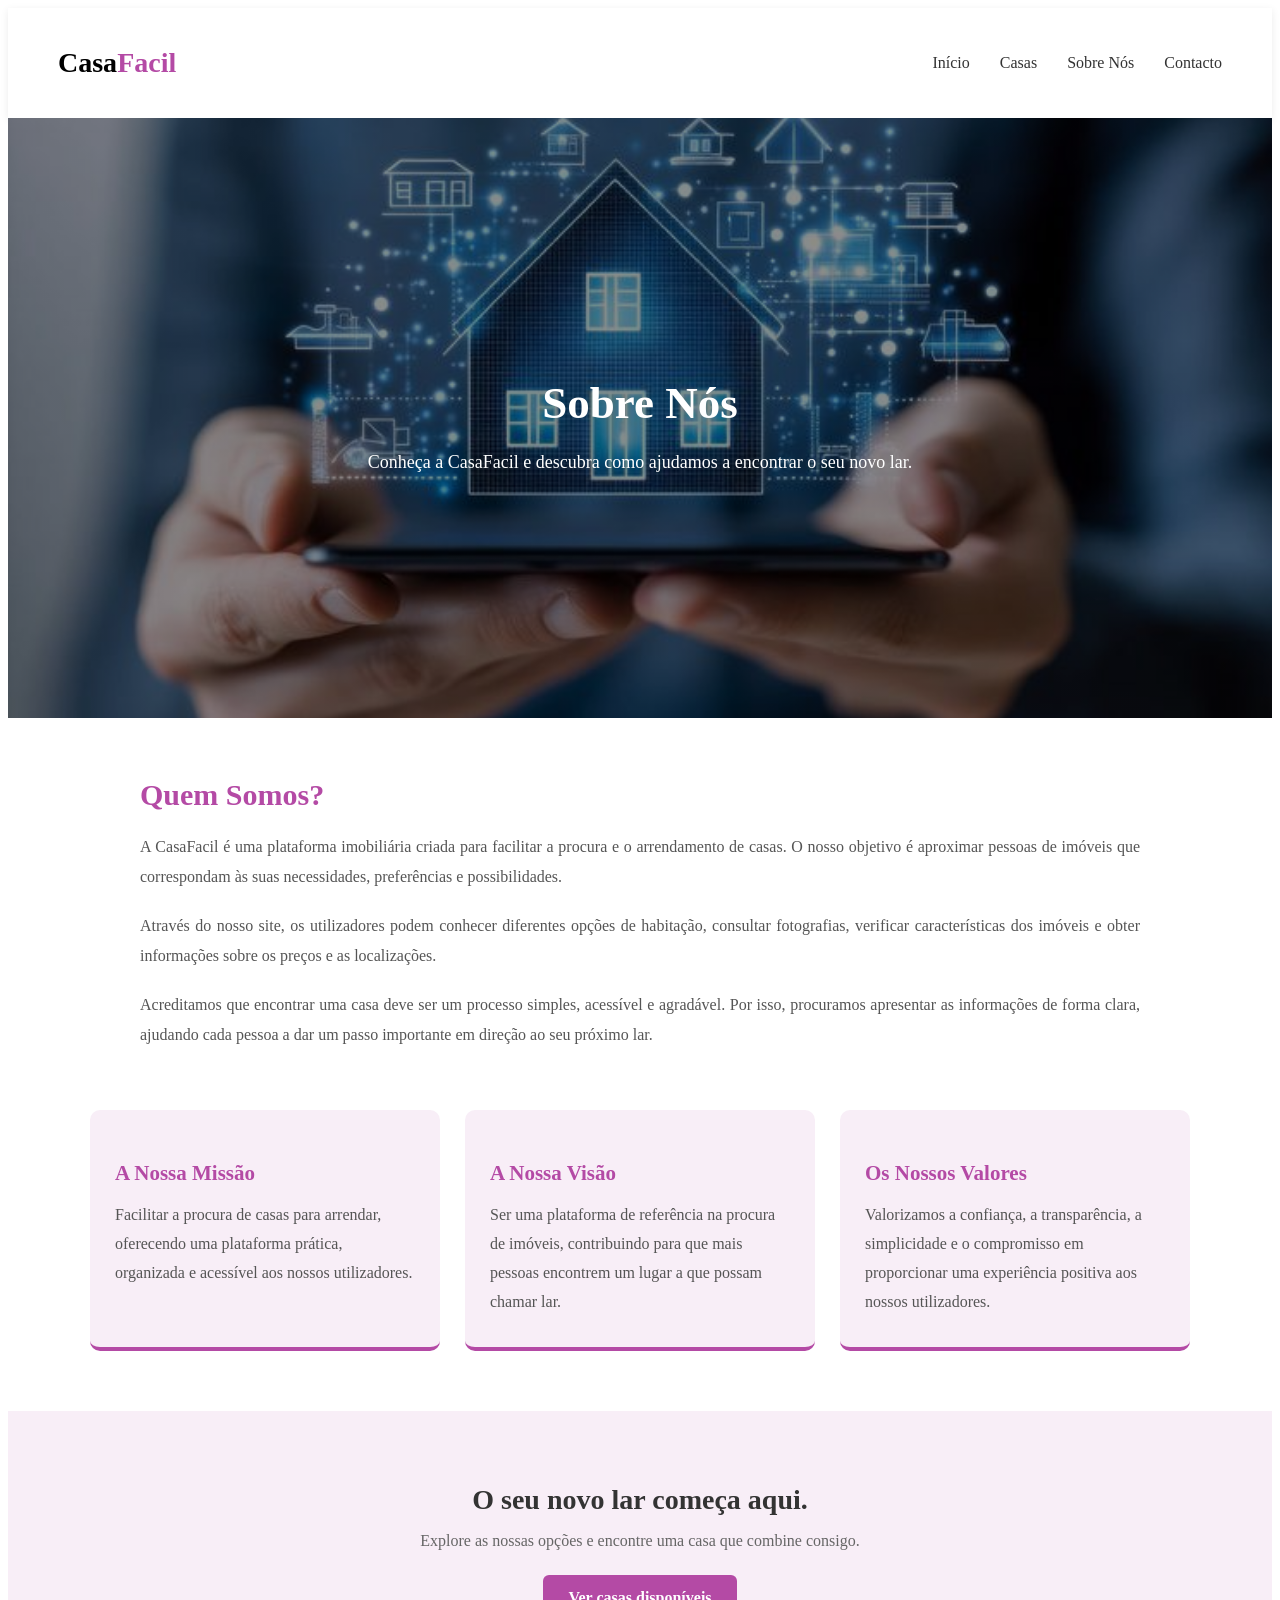
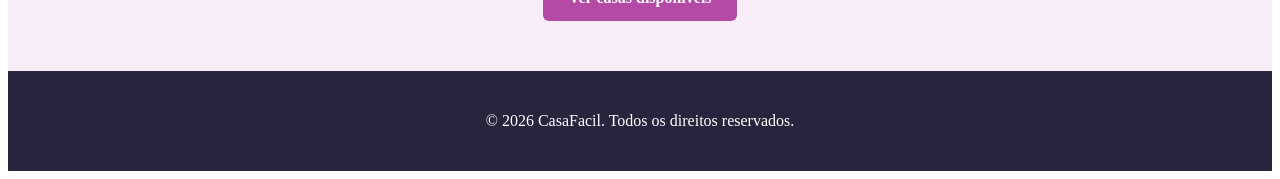
==== sobre.html @ 5e8fb40d "Add files via upload" ====
<!DOCTYPE html>
<html lang="pt">
<head>
    <meta charset="UTF-8">
    <meta name="viewport" content="width=device-width, initial-scale=1.0">
    <title>Sobre Nós | CasaFacil</title>
    <link rel="stylesheet" href="sobre.css">
</head>
<body>

<header class="topo">
    <div class="logo">
        Casa<span>Facil</span>
    </div>

    <nav>
        <ul class="menu">
            <li><a href="index.html">Início</a></li>
            <li><a href="dashboard.html">Casas</a></li>
            <li><a href="sobre.html">Sobre Nós</a></li>
            <li><a href="contato.html">Contacto</a></li>
        </ul>
    </nav>

    
</header>

<section class="banner-sobre">
    <div class="conteudo-sobre">
        <h1>Sobre Nós</h1>
        <p>Conheça a CasaFacil e descubra como ajudamos a encontrar o seu novo lar.</p>
    </div>
</section>

<section class="sobre-nos">
    <div class="texto-sobre">
        <h2>Quem Somos?</h2>

        <p>
            A CasaFacil é uma plataforma imobiliária criada para facilitar
            a procura e o arrendamento de casas. O nosso objetivo é aproximar
            pessoas de imóveis que correspondam às suas necessidades,
            preferências e possibilidades.
        </p>

        <p>
            Através do nosso site, os utilizadores podem conhecer diferentes
            opções de habitação, consultar fotografias, verificar características
            dos imóveis e obter informações sobre os preços e as localizações.
        </p>

        <p>
            Acreditamos que encontrar uma casa deve ser um processo simples,
            acessível e agradável. Por isso, procuramos apresentar as informações
            de forma clara, ajudando cada pessoa a dar um passo importante
            em direção ao seu próximo lar.
        </p>
    </div>
</section>

<section class="missao-visao">
    <div class="caixa-info">
        <h3>A Nossa Missão</h3>
        <p>
            Facilitar a procura de casas para arrendar, oferecendo uma plataforma
            prática, organizada e acessível aos nossos utilizadores.
        </p>
    </div>

    <div class="caixa-info">
        <h3>A Nossa Visão</h3>
        <p>
            Ser uma plataforma de referência na procura de imóveis,
            contribuindo para que mais pessoas encontrem um lugar a que possam chamar lar.
        </p>
    </div>

    <div class="caixa-info">
        <h3>Os Nossos Valores</h3>
        <p>
            Valorizamos a confiança, a transparência, a simplicidade e o compromisso
            em proporcionar uma experiência positiva aos nossos utilizadores.
        </p>
    </div>
</section>

<section class="chamada-sobre">
    <h2>O seu novo lar começa aqui.</h2>
    <p>Explore as nossas opções e encontre uma casa que combine consigo.</p>
    <a href="dashboard.html" class="botao">Ver casas disponíveis</a>
</section>

<footer>
    <p>© 2026 CasaFacil. Todos os direitos reservados.</p>
</footer>

</body>
</html>
---- sobre.css ----
/* CABEÇALHO */
.topo {
    min-height: 80px;
    background-color: white;
    display: flex;
    align-items: center;
    justify-content: space-between;
    padding: 15px 50px;
    box-shadow: 0 2px 8px rgba(0, 0, 0, 0.08);
}

.topo .logo {
    font-size: 28px;
    font-weight: bold;
}

.topo .logo span {
    color: #b44aa5;
}

.topo .menu {
    display: flex;
    gap: 30px;
    list-style: none;
    margin: 0;
    padding: 0;
}

.topo .menu a {
    text-decoration: none;
    color: #333;
    transition: color 0.3s;
}

.topo .menu a:hover {
    color: #b44aa5;
}

/* BANNER SOBRE NÓS */
.banner-sobre {
    height: 600px;
    background-image:
        linear-gradient(rgba(0, 0, 0, 0.45), rgba(0, 0, 0, 0.45)),
        url("banner.jpg");
    background-size: cover;
    background-position: center;
    background-repeat: no-repeat;
    color: white;

    display: flex;
    align-items: center;
    justify-content: center;
    text-align: center;
    padding: 30px;
    box-sizing: border-box;
}

.conteudo-sobre h1 {
    font-size: 50px;
    margin-bottom: 15px;
}

.conteudo-sobre p {
    font-size: 20px;
    line-height: 1.6;
}

@media (max-width: 700px) {
    .banner-sobre {
        height: 450px;
    }

    .conteudo-sobre h1 {
        font-size: 34px;
    }

    .conteudo-sobre p {
        font-size: 16px;
    }
}

.conteudo-sobre {
    max-width: 750px;
}

.conteudo-sobre h1 {
    font-size: 45px;
    margin-bottom: 15px;
}

.conteudo-sobre p {
    font-size: 18px;
    line-height: 1.7;
}

/* QUEM SOMOS */
.sobre-nos {
    max-width: 1000px;
    margin: 60px auto;
    padding: 0 30px;
}

.texto-sobre h2 {
    color: #b44aa5;
    font-size: 30px;
    margin-bottom: 20px;
}

.texto-sobre p {
    color: #555;
    font-size: 16px;
    line-height: 1.9;
    margin-bottom: 18px;
    text-align: justify;
}

/* MISSÃO, VISÃO E VALORES */
.missao-visao {
    display: grid;
    grid-template-columns: repeat(3, 1fr);
    gap: 25px;
    max-width: 1100px;
    margin: 0 auto 60px;
    padding: 0 30px;
}

.caixa-info {
    background-color: #f8eef7;
    padding: 30px 25px;
    border-radius: 10px;
    border-bottom: 4px solid #b44aa5;
}

.caixa-info h3 {
    color: #b44aa5;
    font-size: 21px;
    margin-bottom: 15px;
}

.caixa-info p {
    color: #555;
    line-height: 1.8;
    margin: 0;
}

/* CHAMADA FINAL */
.chamada-sobre {
    background-color: #f8eef7;
    text-align: center;
    padding: 50px 25px;
}

.chamada-sobre h2 {
    color: #333;
    font-size: 28px;
    margin-bottom: 12px;
}

.chamada-sobre p {
    color: #666;
    margin-bottom: 25px;
}

.chamada-sobre .botao {
    display: inline-block;
    background-color: #b44aa5;
    color: white;
    padding: 14px 25px;
    border-radius: 6px;
    text-decoration: none;
    font-weight: bold;
    transition: background-color 0.3s;
}

.chamada-sobre .botao:hover {
    background-color: #963a89;
}

/* RODAPÉ */
footer {
    background-color: #29243d;
    color: white;
    text-align: center;
    padding: 25px;
}

/* RESPONSIVIDADE */
@media (max-width: 700px) {
    .topo {
        flex-direction: column;
        gap: 18px;
        padding: 20px;
    }

    .topo .menu {
        flex-wrap: wrap;
        justify-content: center;
        gap: 15px;
    }

    .banner-sobre {
        min-height: 280px;
    }

    .conteudo-sobre h1 {
        font-size: 34px;
    }

    .conteudo-sobre p {
        font-size: 16px;
    }

    .sobre-nos {
        margin: 40px auto;
        padding: 0 20px;
    }

    .missao-visao {
        grid-template-columns: 1fr;
        padding: 0 20px;
    }

    .chamada-sobre h2 {
        font-size: 24px;
    }
}
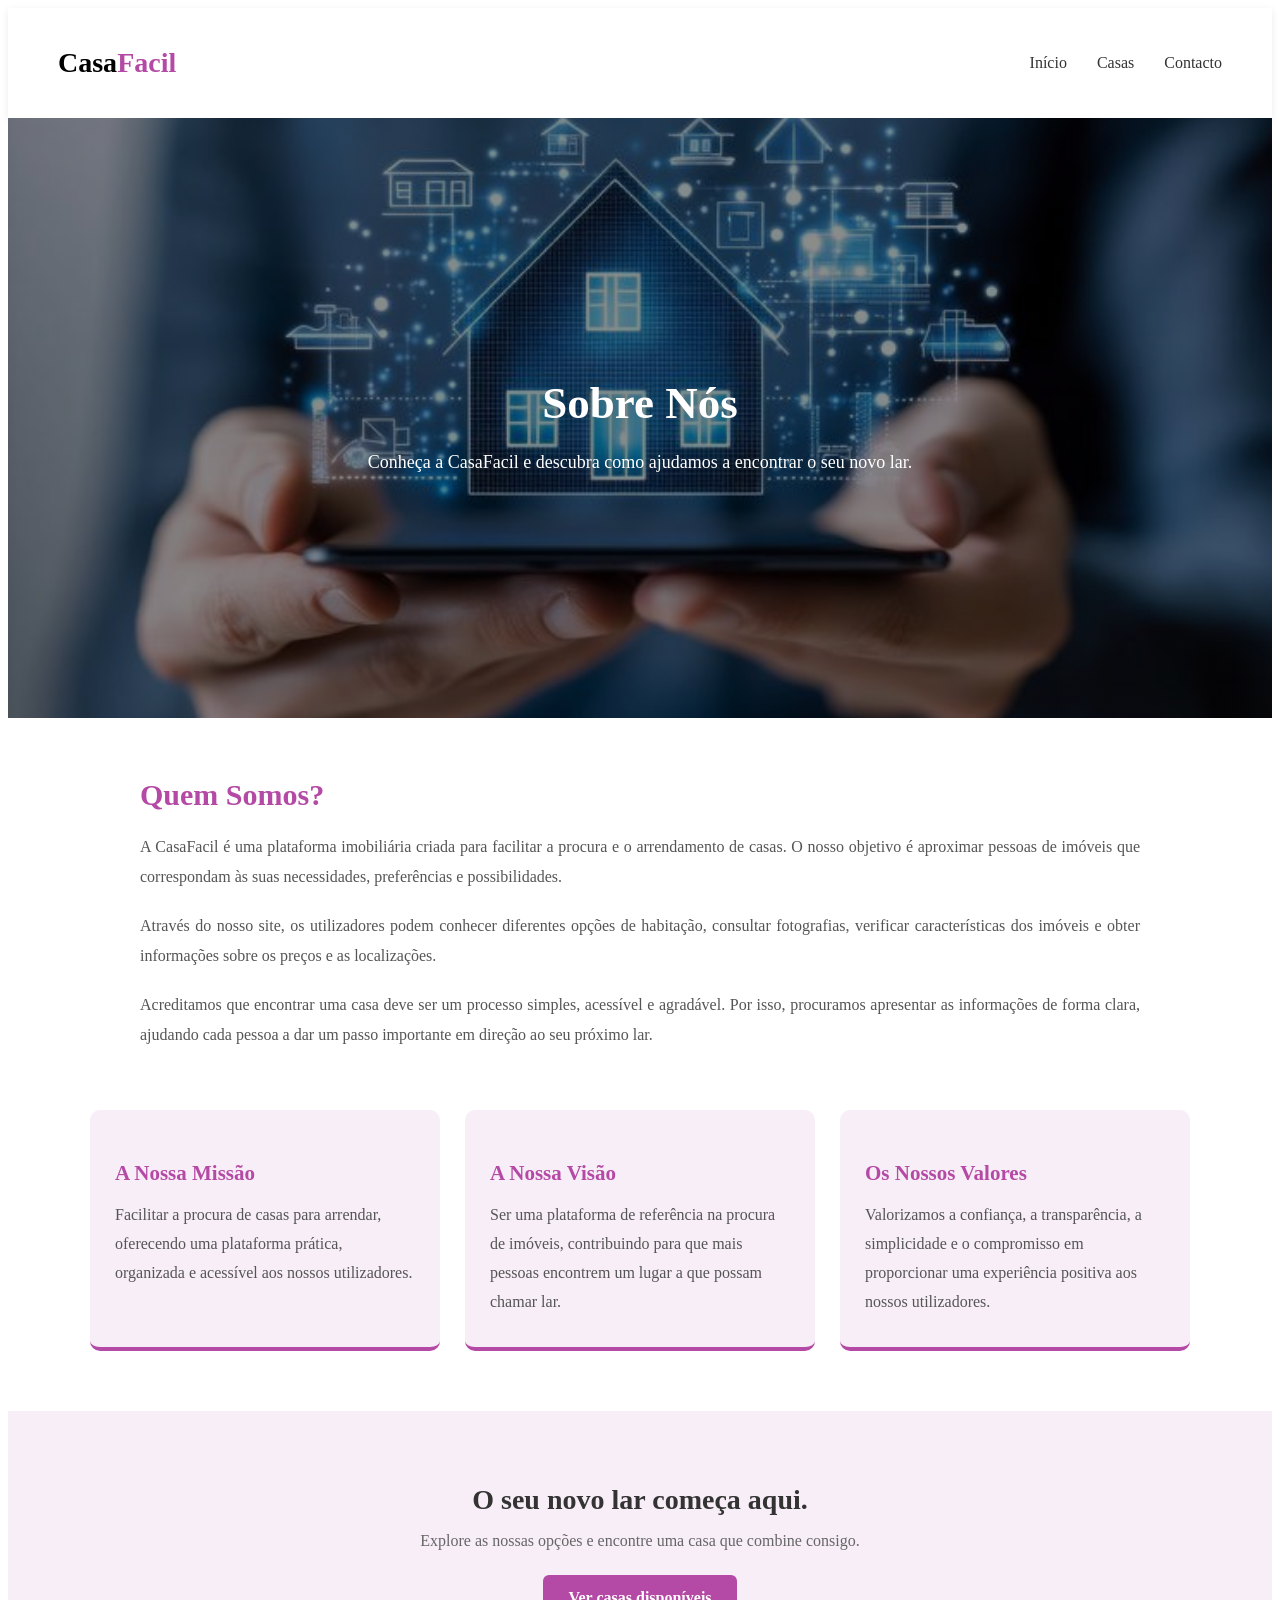
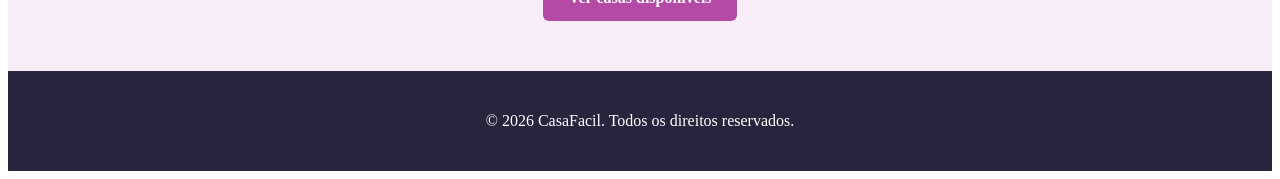
==== commit 21bbf957: "Update sobre.html" ====
--- a/sobre.html
+++ b/sobre.html
@@ -17,8 +17,7 @@
     <nav>
         <ul class="menu">
             <li><a href="index.html">Início</a></li>
-            <li><a href="dashboard.html">Casas</a></li>
-            <li><a href="sobre.html">Sobre Nós</a></li>
+            <li><a href="index.html#casas">Casas</a></li>
             <li><a href="contato.html">Contacto</a></li>
         </ul>
     </nav>
